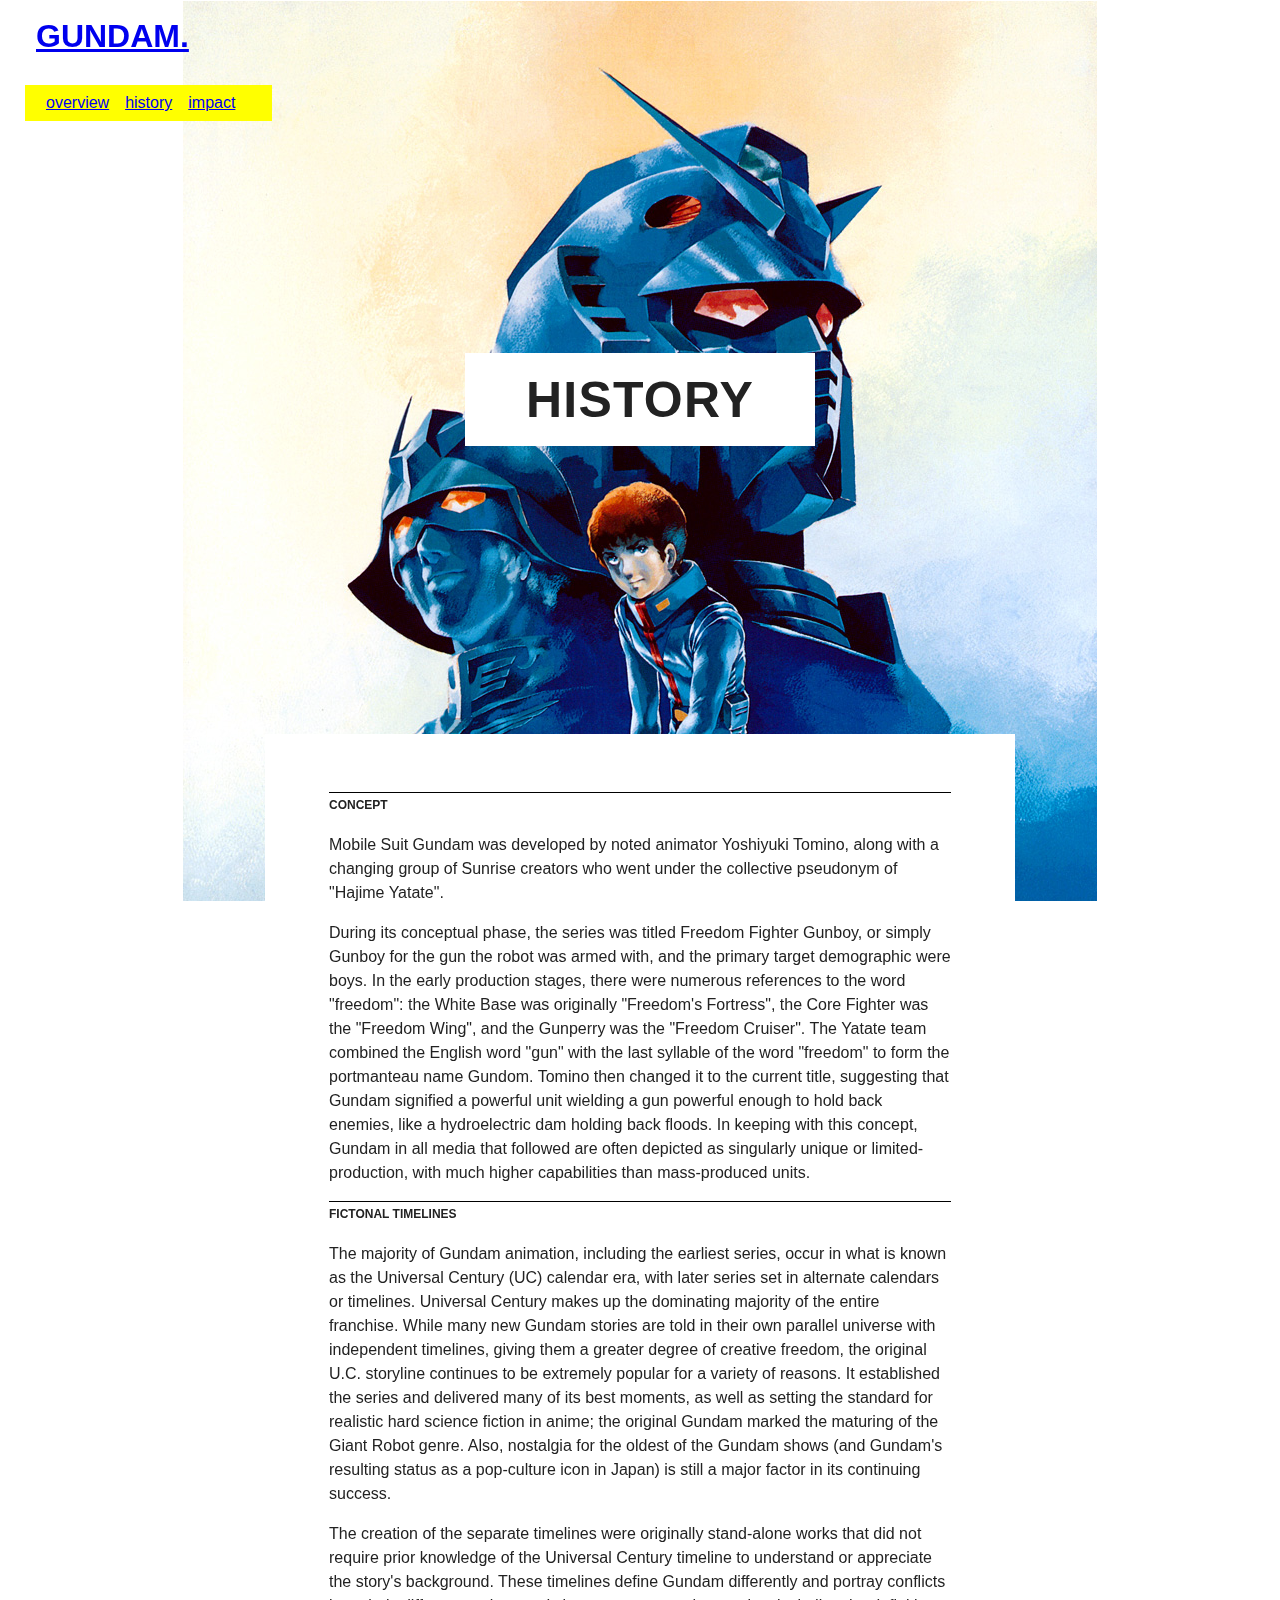
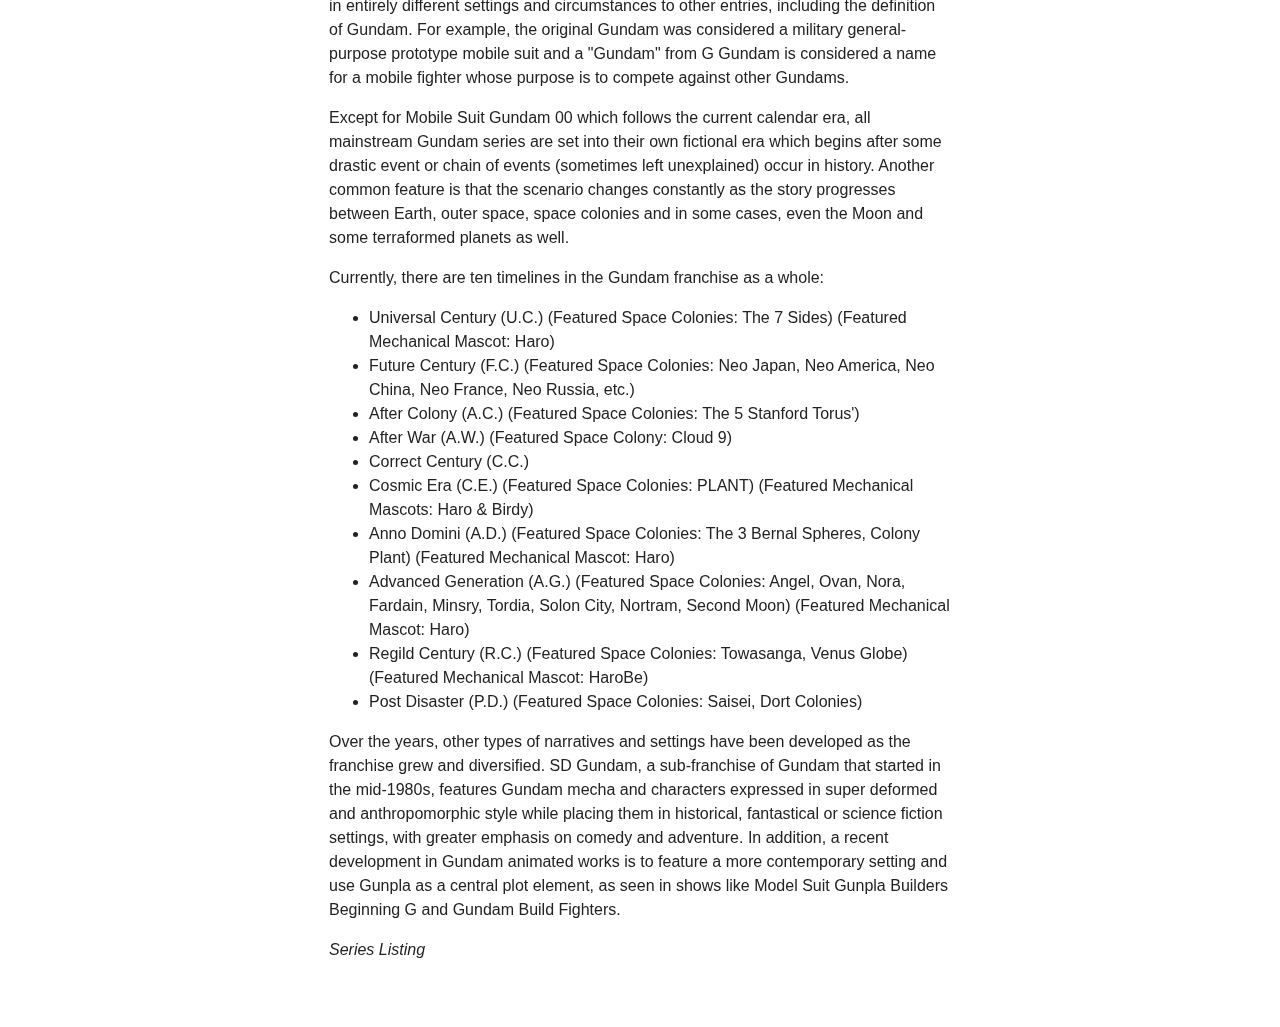
==== history.html @ 2252f120 "Implemented multi-page structure." ====
<!DOCTYPE html>
<!--[if lt IE 7]>	   <html class="no-js lt-ie9 lt-ie8 lt-ie7"> <![endif]-->
<!--[if IE 7]>		   <html class="no-js lt-ie9 lt-ie8"> <![endif]-->
<!--[if IE 8]>		   <html class="no-js lt-ie9"> <![endif]-->
<!--[if gt IE 8]><!--> <html class="no-js"> <!--<![endif]-->
<head>
	<meta charset="utf-8">
	<meta http-equiv="X-UA-Compatible" content="IE=edge">
	<title></title>
	<meta name="description" content="">
	<!-- Enable responsive layouts; tell browsers not to shrink pages to fit small screens -->
	<meta name="viewport" content="width=device-width, initial-scale=1">
	<!-- Load styles -->
	<!-- For production, combine all of the stylesheets -->
	<link rel="stylesheet" href="css/style.css">
</head>

<body>
	<div class="container">
		<div class="background">
		</div>
		<div class="headerbackground">
			<h1 class="headerstyle"><a href="index.html">GUNDAM.</a></h1>
		</div>	
		<div class="header">
			<h1 class="headerstyle"><a href="index.html">GUNDAM.</a></h1>
		</div>	
		<div class="navbar">
			<ul class="navstyle clearfix">
				<li class="navstyle"><a href="overview.html">overview</a></li>
				<li class="navstyle active"><a href="history.html">history</a></li>
				<li class="navstyle"><a href="impact.html">impact</a></li>
			</ul>
		</div>	
		<div class="title">
			<h1 class="titlestyle">HISTORY</h1>
		</div>	
		<div class="content">
			<h2 class="subsection">CONCEPT</h2>
			<p>Mobile Suit Gundam was developed by noted animator Yoshiyuki Tomino, along with a changing group of Sunrise creators who went under the collective pseudonym of "Hajime Yatate".</p>
			<p class="tail">During its conceptual phase, the series was titled Freedom Fighter Gunboy, or simply Gunboy for the gun the robot was armed with, and the primary target demographic were boys. In the early production stages, there were numerous references to the word "freedom": the White Base was originally "Freedom's Fortress", the Core Fighter was the "Freedom Wing", and the Gunperry was the "Freedom Cruiser". The Yatate team combined the English word "gun" with the last syllable of the word "freedom" to form the portmanteau name Gundom. Tomino then changed it to the current title, suggesting that Gundam signified a powerful unit wielding a gun powerful enough to hold back enemies, like a hydroelectric dam holding back floods. In keeping with this concept, Gundam in all media that followed are often depicted as singularly unique or limited-production, with much higher capabilities than mass-produced units.</p>
			<h2 class="subsection">FICTONAL TIMELINES</h2>
			<p>The majority of Gundam animation, including the earliest series, occur in what is known as the Universal Century (UC) calendar era, with later series set in alternate calendars or timelines. Universal Century makes up the dominating majority of the entire franchise. While many new Gundam stories are told in their own parallel universe with independent timelines, giving them a greater degree of creative freedom, the original U.C. storyline continues to be extremely popular for a variety of reasons. It established the series and delivered many of its best moments, as well as setting the standard for realistic hard science fiction in anime; the original Gundam marked the maturing of the Giant Robot genre. Also, nostalgia for the oldest of the Gundam shows (and Gundam's resulting status as a pop-culture icon in Japan) is still a major factor in its continuing success.</p>
			<p>The creation of the separate timelines were originally stand-alone works that did not require prior knowledge of the Universal Century timeline to understand or appreciate the story's background. These timelines define Gundam differently and portray conflicts in entirely different settings and circumstances to other entries, including the definition of Gundam. For example, the original Gundam was considered a military general-purpose prototype mobile suit and a "Gundam" from G Gundam is considered a name for a mobile fighter whose purpose is to compete against other Gundams.</p>
			<p>Except for Mobile Suit Gundam 00 which follows the current calendar era, all mainstream Gundam series are set into their own fictional era which begins after some drastic event or chain of events (sometimes left unexplained) occur in history. Another common feature is that the scenario changes constantly as the story progresses between Earth, outer space, space colonies and in some cases, even the Moon and some terraformed planets as well.</p>
			<p>Currently, there are ten timelines in the Gundam franchise as a whole:</p>
			<ul>
				<li>Universal Century (U.C.) (Featured Space Colonies: The 7 Sides) (Featured Mechanical Mascot: Haro)</li>
				<li>Future Century (F.C.) (Featured Space Colonies: Neo Japan, Neo America, Neo China, Neo France, Neo Russia, etc.)</li>
				<li>After Colony (A.C.) (Featured Space Colonies: The 5 Stanford Torus')
				<li>After War (A.W.) (Featured Space Colony: Cloud 9)</li>
				<li>Correct Century (C.C.)</li>
				<li>Cosmic Era (C.E.) (Featured Space Colonies: PLANT) (Featured Mechanical Mascots: Haro & Birdy)</li>
				<li>Anno Domini (A.D.) (Featured Space Colonies: The 3 Bernal Spheres, Colony Plant) (Featured Mechanical Mascot: Haro)</li>
				<li>Advanced Generation (A.G.) (Featured Space Colonies: Angel, Ovan, Nora, Fardain, Minsry, Tordia, Solon City, Nortram, Second Moon) (Featured Mechanical Mascot: Haro)</li>
				<li>Regild Century (R.C.) (Featured Space Colonies: Towasanga, Venus Globe) (Featured Mechanical Mascot: HaroBe)</li>
				<li>Post Disaster (P.D.) (Featured Space Colonies: Saisei, Dort Colonies)</li>
			</ul>
			<p>Over the years, other types of narratives and settings have been developed as the franchise grew and diversified. SD Gundam, a sub-franchise of Gundam that started in the mid-1980s, features Gundam mecha and characters expressed in super deformed and anthropomorphic style while placing them in historical, fantastical or science fiction settings, with greater emphasis on comedy and adventure. In addition, a recent development in Gundam animated works is to feature a more contemporary setting and use Gunpla as a central plot element, as seen in shows like Model Suit Gunpla Builders Beginning G and Gundam Build Fighters.</p>
			<p><em>Series Listing</em><p>
		</div>
	</div><!-- end container -->
	<!-- Load scripts -->
	<script src="https://code.jquery.com/jquery-3.1.1.min.js" integrity="sha256-hVVnYaiADRTO2PzUGmuLJr8BLUSjGIZsDYGmIJLv2b8=" crossorigin="anonymous"></script>
	<script>window.jQuery || document.write('<script src="js/vendor/jquery-3.1.1.min.js"><\/script>')</script>
	<script src="js/sitewide.js"></script>
</body>
</html>
---- css/style.css ----
@import 'h5bp/h5bp-head.css';
@import 'h5bp/normalize.css';
@import 'typography.css';
@import 'layout.css';
@import 'utilities.css';
@import 'h5bp/h5bp-tail.css';

/* 

	Put typographic formatting in the typography.css file.
	Page layout styles go in layout.css.

	In production, do not use imports.
	Instead, concatenante and minify files. 

*/
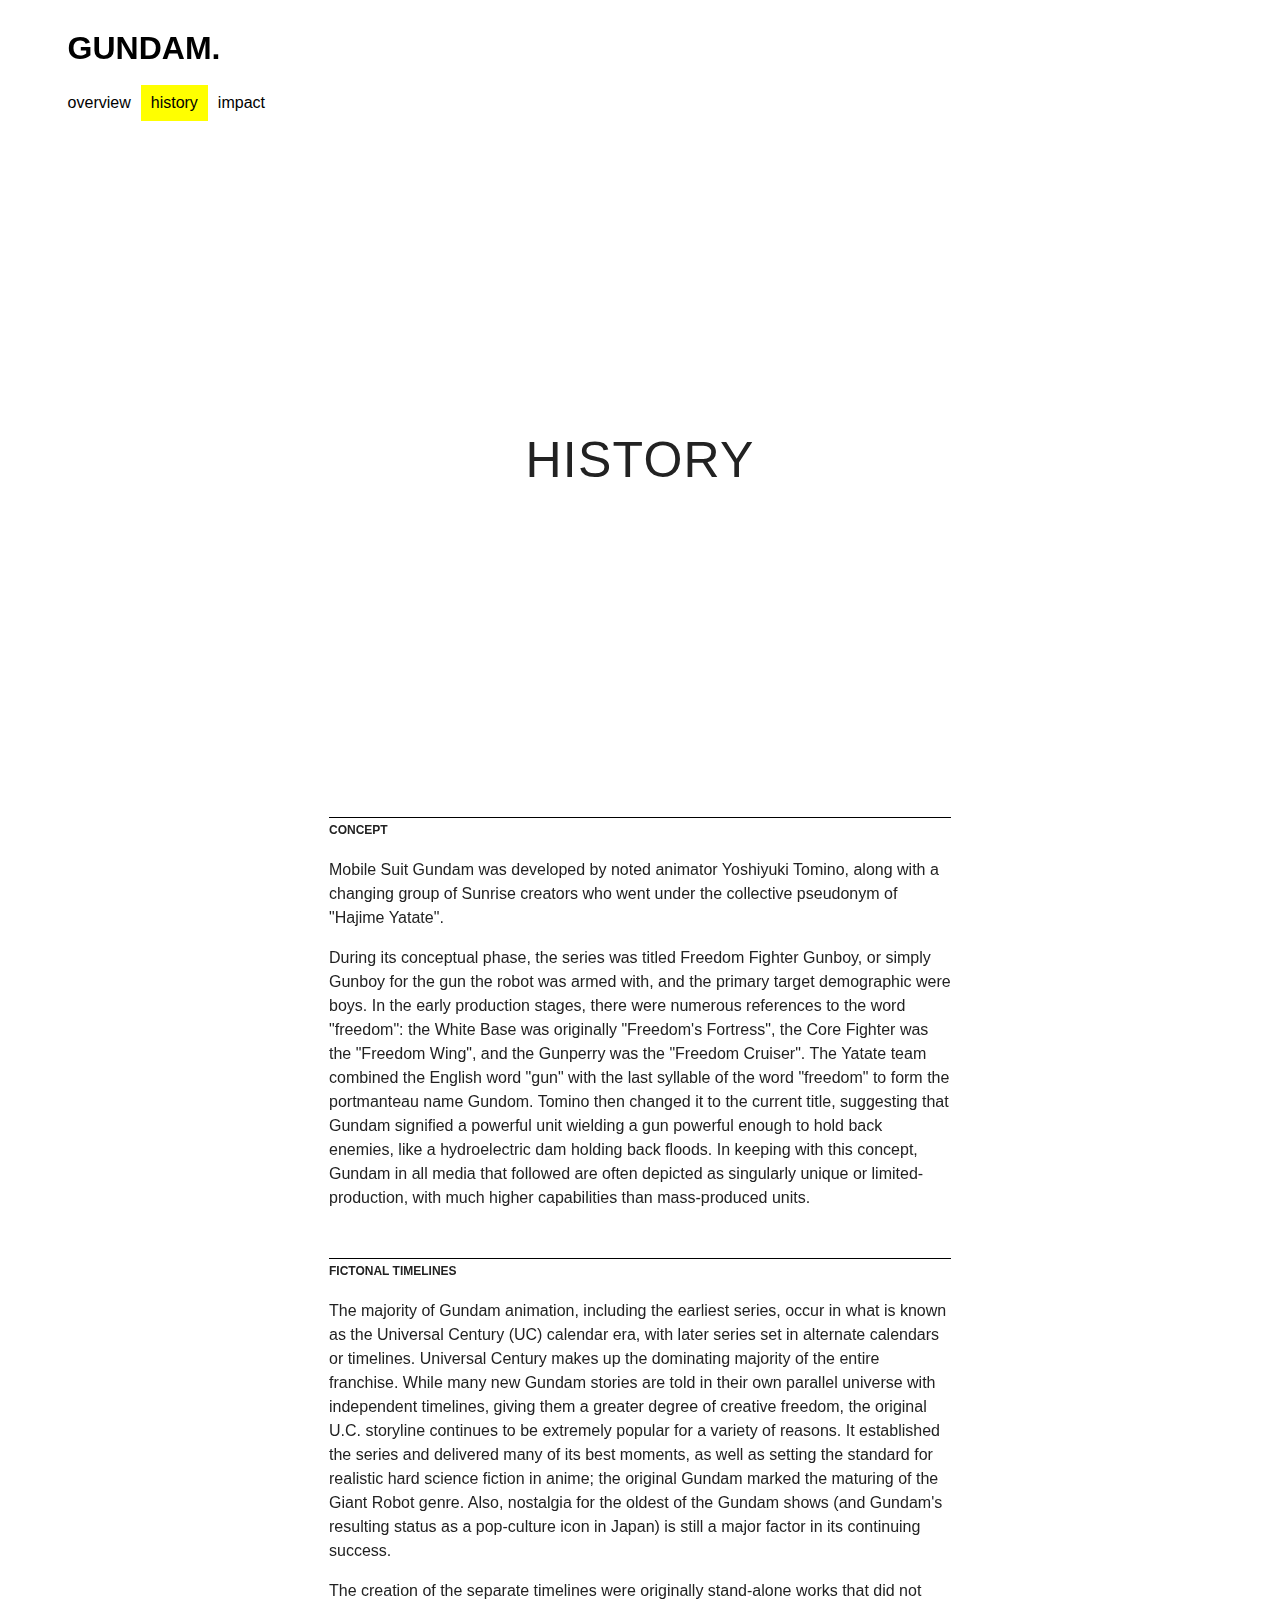
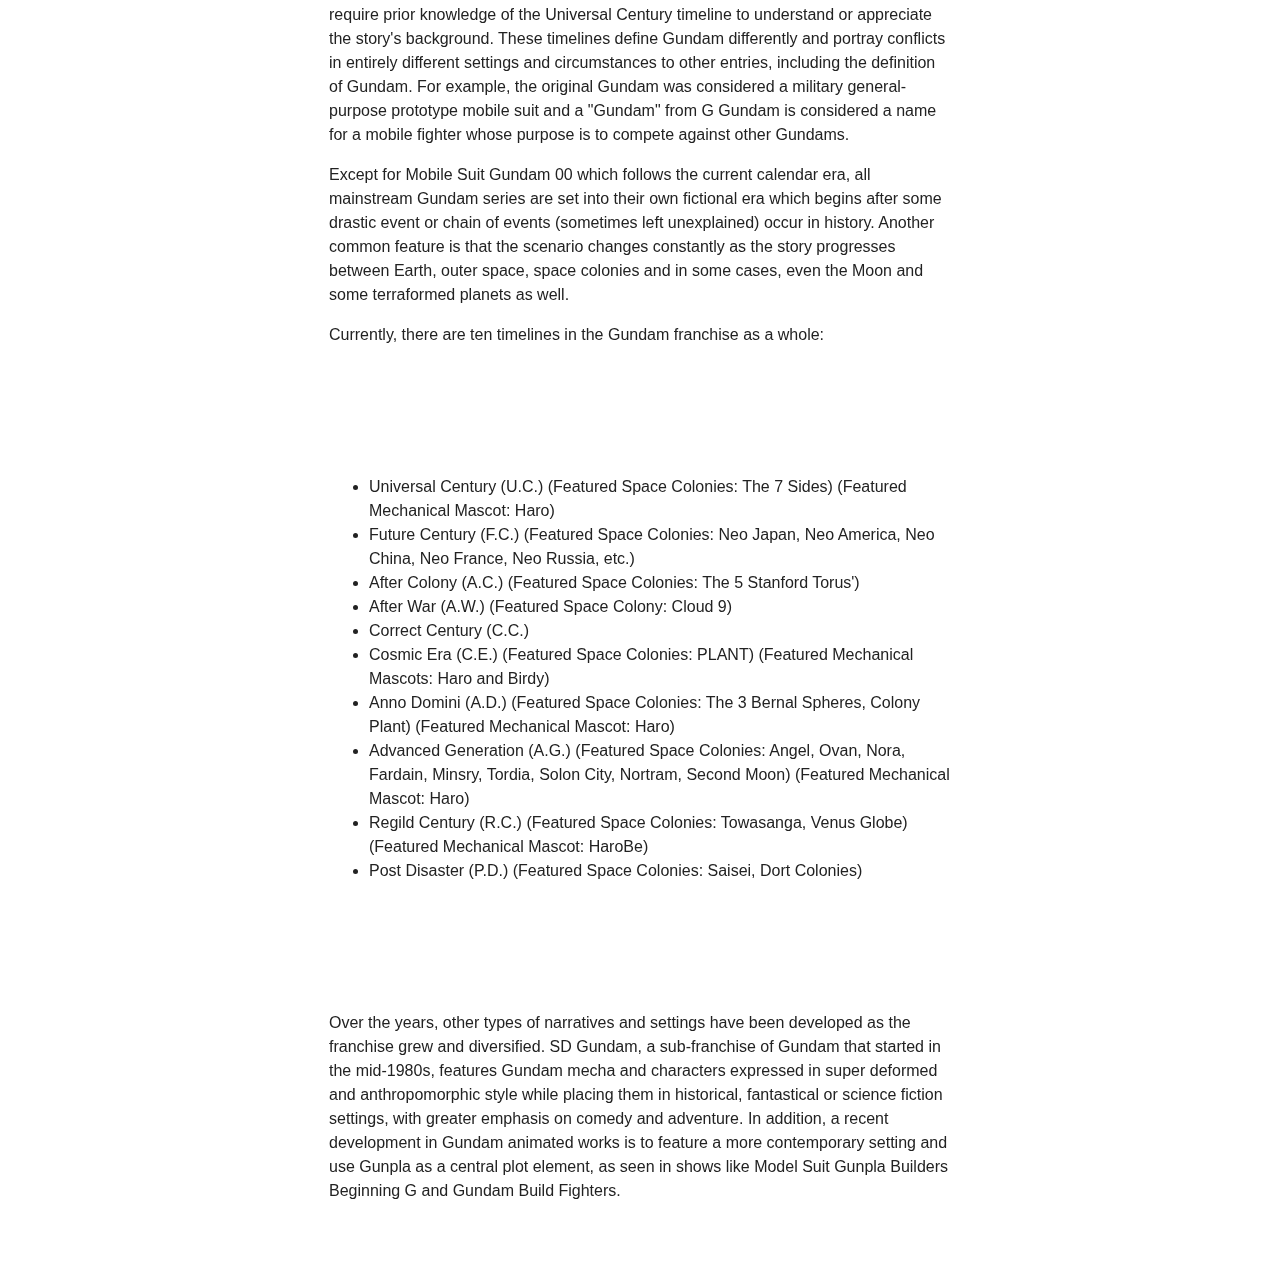
==== commit 7ca4f8e2: "Initial state on submission." ====
--- a/history.html
+++ b/history.html
@@ -17,25 +17,25 @@
 
 <body>
 	<div class="container">
-		<div class="background">
+		<div class="backgroundhistory">
 		</div>
 		<div class="headerbackground">
 			<h1 class="headerstyle"><a href="index.html">GUNDAM.</a></h1>
-		</div>	
+		</div>
 		<div class="header">
 			<h1 class="headerstyle"><a href="index.html">GUNDAM.</a></h1>
-		</div>	
+		</div>
 		<div class="navbar">
 			<ul class="navstyle clearfix">
 				<li class="navstyle"><a href="overview.html">overview</a></li>
 				<li class="navstyle active"><a href="history.html">history</a></li>
 				<li class="navstyle"><a href="impact.html">impact</a></li>
 			</ul>
-		</div>	
-		<div class="title">
+		</div>
+		<div class="title fade-in">
 			<h1 class="titlestyle">HISTORY</h1>
-		</div>	
-		<div class="content">
+		</div>
+		<div class="content top fade-in">
 			<h2 class="subsection">CONCEPT</h2>
 			<p>Mobile Suit Gundam was developed by noted animator Yoshiyuki Tomino, along with a changing group of Sunrise creators who went under the collective pseudonym of "Hajime Yatate".</p>
 			<p class="tail">During its conceptual phase, the series was titled Freedom Fighter Gunboy, or simply Gunboy for the gun the robot was armed with, and the primary target demographic were boys. In the early production stages, there were numerous references to the word "freedom": the White Base was originally "Freedom's Fortress", the Core Fighter was the "Freedom Wing", and the Gunperry was the "Freedom Cruiser". The Yatate team combined the English word "gun" with the last syllable of the word "freedom" to form the portmanteau name Gundom. Tomino then changed it to the current title, suggesting that Gundam signified a powerful unit wielding a gun powerful enough to hold back enemies, like a hydroelectric dam holding back floods. In keeping with this concept, Gundam in all media that followed are often depicted as singularly unique or limited-production, with much higher capabilities than mass-produced units.</p>
@@ -44,20 +44,23 @@
 			<p>The creation of the separate timelines were originally stand-alone works that did not require prior knowledge of the Universal Century timeline to understand or appreciate the story's background. These timelines define Gundam differently and portray conflicts in entirely different settings and circumstances to other entries, including the definition of Gundam. For example, the original Gundam was considered a military general-purpose prototype mobile suit and a "Gundam" from G Gundam is considered a name for a mobile fighter whose purpose is to compete against other Gundams.</p>
 			<p>Except for Mobile Suit Gundam 00 which follows the current calendar era, all mainstream Gundam series are set into their own fictional era which begins after some drastic event or chain of events (sometimes left unexplained) occur in history. Another common feature is that the scenario changes constantly as the story progresses between Earth, outer space, space colonies and in some cases, even the Moon and some terraformed planets as well.</p>
 			<p>Currently, there are ten timelines in the Gundam franchise as a whole:</p>
-			<ul>
-				<li>Universal Century (U.C.) (Featured Space Colonies: The 7 Sides) (Featured Mechanical Mascot: Haro)</li>
-				<li>Future Century (F.C.) (Featured Space Colonies: Neo Japan, Neo America, Neo China, Neo France, Neo Russia, etc.)</li>
-				<li>After Colony (A.C.) (Featured Space Colonies: The 5 Stanford Torus')
-				<li>After War (A.W.) (Featured Space Colony: Cloud 9)</li>
-				<li>Correct Century (C.C.)</li>
-				<li>Cosmic Era (C.E.) (Featured Space Colonies: PLANT) (Featured Mechanical Mascots: Haro & Birdy)</li>
-				<li>Anno Domini (A.D.) (Featured Space Colonies: The 3 Bernal Spheres, Colony Plant) (Featured Mechanical Mascot: Haro)</li>
-				<li>Advanced Generation (A.G.) (Featured Space Colonies: Angel, Ovan, Nora, Fardain, Minsry, Tordia, Solon City, Nortram, Second Moon) (Featured Mechanical Mascot: Haro)</li>
-				<li>Regild Century (R.C.) (Featured Space Colonies: Towasanga, Venus Globe) (Featured Mechanical Mascot: HaroBe)</li>
-				<li>Post Disaster (P.D.) (Featured Space Colonies: Saisei, Dort Colonies)</li>
-			</ul>
+		</div>
+			<div class="content">
+				<ul>
+					<li>Universal Century (U.C.) (Featured Space Colonies: The 7 Sides) (Featured Mechanical Mascot: Haro)</li>
+					<li>Future Century (F.C.) (Featured Space Colonies: Neo Japan, Neo America, Neo China, Neo France, Neo Russia, etc.)</li>
+					<li>After Colony (A.C.) (Featured Space Colonies: The 5 Stanford Torus')
+					<li>After War (A.W.) (Featured Space Colony: Cloud 9)</li>
+					<li>Correct Century (C.C.)</li>
+					<li>Cosmic Era (C.E.) (Featured Space Colonies: PLANT) (Featured Mechanical Mascots: Haro and Birdy)</li>
+					<li>Anno Domini (A.D.) (Featured Space Colonies: The 3 Bernal Spheres, Colony Plant) (Featured Mechanical Mascot: Haro)</li>
+					<li>Advanced Generation (A.G.) (Featured Space Colonies: Angel, Ovan, Nora, Fardain, Minsry, Tordia, Solon City, Nortram, Second Moon) (Featured Mechanical Mascot: Haro)</li>
+					<li>Regild Century (R.C.) (Featured Space Colonies: Towasanga, Venus Globe) (Featured Mechanical Mascot: HaroBe)</li>
+					<li>Post Disaster (P.D.) (Featured Space Colonies: Saisei, Dort Colonies)</li>
+				</ul>
+			</div>
+		<div class="content">
 			<p>Over the years, other types of narratives and settings have been developed as the franchise grew and diversified. SD Gundam, a sub-franchise of Gundam that started in the mid-1980s, features Gundam mecha and characters expressed in super deformed and anthropomorphic style while placing them in historical, fantastical or science fiction settings, with greater emphasis on comedy and adventure. In addition, a recent development in Gundam animated works is to feature a more contemporary setting and use Gunpla as a central plot element, as seen in shows like Model Suit Gunpla Builders Beginning G and Gundam Build Fighters.</p>
-			<p><em>Series Listing</em><p>
 		</div>
 	</div><!-- end container -->
 	<!-- Load scripts -->
--- a/css/style.css
+++ b/css/style.css
@@ -2,17 +2,16 @@
 @import 'h5bp/normalize.css';
 @import 'typography.css';
 @import 'layout.css';
+@import 'animation.css';
 @import 'utilities.css';
 @import 'h5bp/h5bp-tail.css';
 
-/* 
+/*
 
 	Put typographic formatting in the typography.css file.
 	Page layout styles go in layout.css.
 
 	In production, do not use imports.
-	Instead, concatenante and minify files. 
+	Instead, concatenante and minify files.
 
 */
-
-
